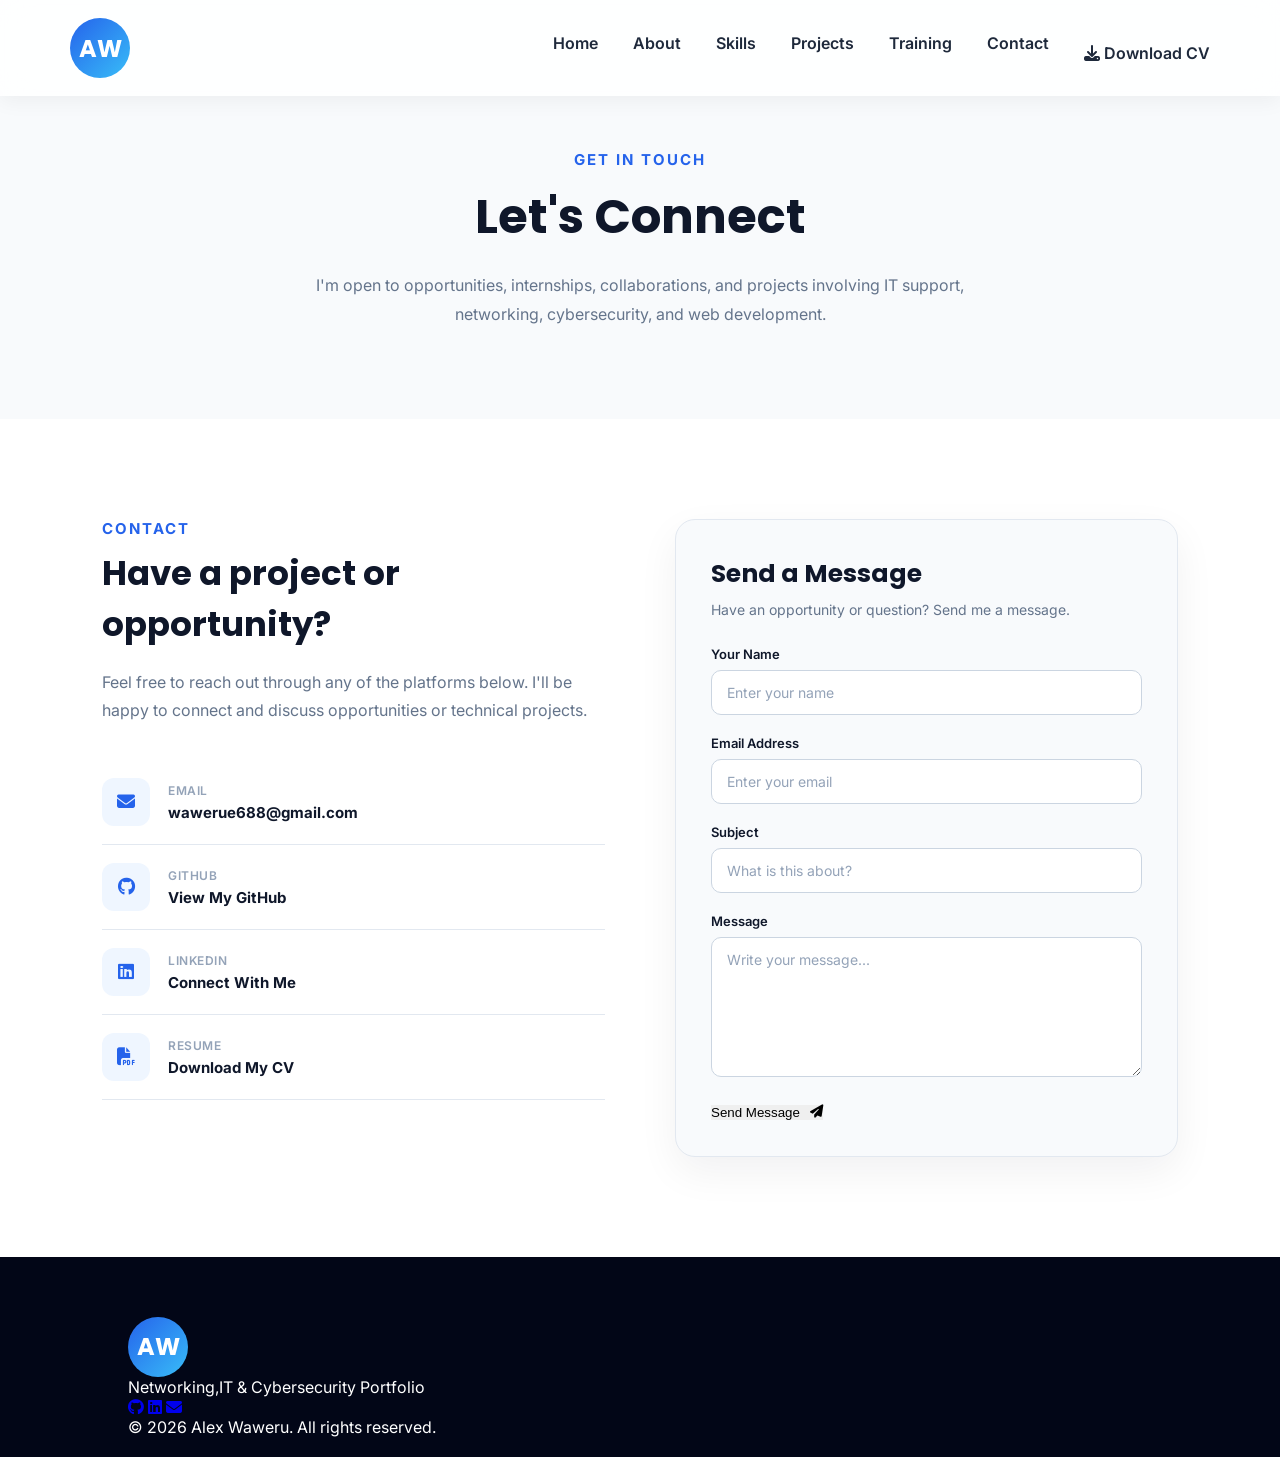
==== Alex-Portfolio/contact.html @ d0ffcace "Add files via upload" ====
<!DOCTYPE html>
<html lang="en">

<head>

    <meta charset="UTF-8">

    <meta name="viewport"
          content="width=device-width, initial-scale=1.0">

    <title>Contact | Alex Waweru</title>

    <link rel="stylesheet"
          href="css/style.css">

    <link rel="stylesheet"
          href="css/responsive.css">

    <link rel="stylesheet"
          href="https://cdnjs.cloudflare.com/ajax/libs/font-awesome/6.5.0/css/all.min.css">

</head>


<body>


<!-- ================= NAVIGATION ================= -->

<header class="header">

    <nav class="navbar">

        <a href="index.html" class="logo">
            AW
        </a>


        <div class="nav-links" id="navLinks">

            <a href="index.html">Home</a>

            <a href="index.html#about">About</a>

            <a href="index.html#skills">Skills</a>

            <a href="projects.html">Projects</a>

            <a href="index.html#certifications">Training</a>

            <a href="contact.html">Contact</a>

            <a href="assets/Alex-Waweru-CV.pdf"
               class="nav-cv"
               download>

                <i class="fas fa-download"></i>
                Download CV

            </a>

        </div>


        <button class="menu-toggle"
                id="menuToggle"
                aria-label="Open navigation">

            <i class="fas fa-bars"></i>

        </button>

    </nav>

</header>


<!-- ================= CONTACT HERO ================= -->

<section class="contact-hero">

    <div>

        <p class="section-subtitle">
            Get In Touch
        </p>

        <h1>
            Let's Connect
        </h1>

        <p>
            I'm open to opportunities, internships, collaborations,
            and projects involving IT support, networking,
            cybersecurity, and web development.
        </p>

    </div>

</section>


<!-- ================= CONTACT SECTION ================= -->

<section class="contact-section">


    <div class="contact-grid">


        <!-- CONTACT INFORMATION -->

        <div class="contact-info">

            <p class="section-subtitle">
                Contact
            </p>

            <h2>
                Have a project or opportunity?
            </h2>

            <p>
                Feel free to reach out through any of the platforms
                below. I'll be happy to connect and discuss
                opportunities or technical projects.
            </p>


            <!-- EMAIL -->

            <a href="mailto:YOUR_EMAIL@example.com"
               class="contact-item">

                <div class="contact-icon">

                    <i class="fas fa-envelope"></i>

                </div>

                <div>

                    <span>
                        Email
                    </span>

                    <strong>
                        wawerue688@gmail.com
                    </strong>

                </div>

            </a>


            <!-- GITHUB -->

            <a href="https://github.com/weru198"
               target="_blank"
               class="contact-item">

                <div class="contact-icon">

                    <i class="fab fa-github"></i>

                </div>

                <div>

                    <span>
                        GitHub
                    </span>

                    <strong>
                        View My GitHub
                    </strong>

                </div>

            </a>


            <!-- LINKEDIN -->

            <a href="https://www.linkedin.com/in/alexweru/"
               target="_blank"
               class="contact-item">

                <div class="contact-icon">

                    <i class="fab fa-linkedin"></i>

                </div>

                <div>

                    <span>
                        LinkedIn
                    </span>

                    <strong>
                        Connect With Me
                    </strong>

                </div>

            </a>


            <!-- CV -->

            <a href="assets/Alex-Waweru-CV.pdf"
               class="contact-item"
               download>

                <div class="contact-icon">

                    <i class="fas fa-file-pdf"></i>

                </div>

                <div>

                    <span>
                        Resume
                    </span>

                    <strong>
                        Download My CV
                    </strong>

                </div>

            </a>

        </div>


        <!-- CONTACT FORM -->

        <div class="contact-form-container">

            <h3>
                Send a Message
            </h3>

            <p>
                Have an opportunity or question? Send me a message.
            </p>


            <form
                action="#"
                method="POST"
                class="contact-form">


                <div class="form-group">

                    <label for="name">
                        Your Name
                    </label>

                    <input
                        type="text"
                        id="name"
                        name="name"
                        placeholder="Enter your name"
                        required>

                </div>


                <div class="form-group">

                    <label for="email">
                        Email Address
                    </label>

                    <input
                        type="email"
                        id="email"
                        name="email"
                        placeholder="Enter your email"
                        required>

                </div>


                <div class="form-group">

                    <label for="subject">
                        Subject
                    </label>

                    <input
                        type="text"
                        id="subject"
                        name="subject"
                        placeholder="What is this about?"
                        required>

                </div>


                <div class="form-group">

                    <label for="message">
                        Message
                    </label>

                    <textarea
                        id="message"
                        name="message"
                        rows="6"
                        placeholder="Write your message..."
                        required></textarea>

                </div>


                <button
                    type="submit"
                    class="btn-primary">

                    Send Message

                    <i class="fas fa-paper-plane"></i>

                </button>

            </form>

        </div>

    </div>

</section>


<!-- ================= FOOTER ================= -->

<footer class="footer">

    <div>

        <a href="index.html"
           class="logo">

            AW

        </a>

        <p>
            Networking,IT & Cybersecurity Portfolio
        </p>

    </div>


    <div class="footer-socials">

        <a href="https://github.com/weru198"
           target="_blank">

            <i class="fab fa-github"></i>

        </a>

        <a href="https://www.linkedin.com/in/alexweru/"
           target="_blank">

            <i class="fab fa-linkedin"></i>

        </a>

        <a href="mailto:wawerue688@gmail.com">

            <i class="fas fa-envelope"></i>

        </a>

    </div>


    <p class="copyright">
        © 2026 Alex Waweru. All rights reserved.
    </p>

</footer>


<script src="js/script.js"></script>

</body>

</html>
---- Alex-Portfolio/css/style.css ----
/*=========================================
    GOOGLE FONTS
=========================================*/

@import url('https://fonts.googleapis.com/css2?family=Inter:wght@300;400;500;600;700&family=Poppins:wght@500;600;700;800&display=swap');

/*=========================================
    RESET
=========================================*/

*{
    margin:0;
    padding:0;
    box-sizing:border-box;
    text-decoration:none;
    list-style:none;
    scroll-behavior:smooth;
}

html{
    font-size:16px;
}

body{

    font-family:'Inter',sans-serif;

    background:#F8FAFC;

    color:#1E293B;

    overflow-x:hidden;

}

/*=========================================
    COLORS
=========================================*/

:root{

    --primary:#2563EB;

    --secondary:#0F172A;

    --accent:#38BDF8;

    --light:#F8FAFC;

    --white:#FFFFFF;

    --text:#334155;

    --shadow:0 10px 30px rgba(0,0,0,.08);

}

/*=========================================
    NAVBAR
=========================================*/

.header{

    position:fixed;

    width:100%;

    top:0;

    left:0;

    z-index:999;

    background:rgba(255,255,255,.85);

    backdrop-filter:blur(15px);

    box-shadow:0 5px 20px rgba(0,0,0,.05);

}

.navbar{

    max-width:1200px;

    margin:auto;

    padding:18px 30px;

    display:flex;

    justify-content:space-between;

    align-items:center;

}

/*=========================================
    LOGO
=========================================*/

.logo{

    width:60px;

    height:60px;

    border-radius:50%;

    display:flex;

    justify-content:center;

    align-items:center;

    background:linear-gradient(135deg,#2563EB,#38BDF8);

    color:white;

    font-size:24px;

    font-weight:700;

    font-family:'Poppins',sans-serif;

    transition:.4s;

}

.logo:hover{

    transform:rotate(10deg) scale(1.08);

}

/*=========================================
    NAV LINKS
=========================================*/

.nav-links{

    display:flex;

    gap:35px;

}

.nav-links a{

    color:#1E293B;

    font-weight:600;

    transition:.3s;

}

.nav-links a:hover{

    color:var(--primary);

}

/*=========================================
    BUTTONS
=========================================*/

.btn{

    display:inline-block;

    background:#2563EB;

    color:white;

    padding:15px 35px;

    border-radius:50px;

    font-weight:600;

    transition:.35s;

    box-shadow:0 15px 35px rgba(37,99,235,.25);

}

.btn:hover{

    transform:translateY(-5px);

    box-shadow:0 20px 40px rgba(37,99,235,.35);

}

.btn-outline{

    display:inline-block;

    padding:15px 35px;

    border:2px solid #2563EB;

    border-radius:50px;

    color:#2563EB;

    transition:.35s;

}

.btn-outline:hover{

    background:#2563EB;

    color:white;

}

/*=========================================
    HERO SECTION
=========================================*/

.hero{

    min-height:100vh;

    display:flex;

    justify-content:space-between;

    align-items:center;

    padding:120px 10%;

    background:linear-gradient(135deg,#EFF6FF,#DBEAFE);

}

.hero-content{

    max-width:600px;

}

.intro{

    color:var(--primary);

    font-size:22px;

    margin-bottom:15px;

}

.hero h1{

    font-family:'Poppins',sans-serif;

    font-size:64px;

    color:var(--secondary);

}

.hero h2{

    margin:20px 0;

    font-size:24px;

    color:#475569;

    line-height:1.5;

}

.hero h2 span{

    color:var(--primary);

}

.description{

    font-size:18px;

    line-height:1.8;

    color:#475569;

    margin-bottom:40px;

}

.hero-buttons{

    display:flex;

    gap:20px;

}

/*=========================================
    PROFILE IMAGE
=========================================*/

.profile-card{

    width:400px;

    height:400px;

    border-radius:50%;

    overflow:hidden;

    border:8px solid white;

    box-shadow:0 25px 50px rgba(37,99,235,.25);

}

.profile-card img{

    width:100%;

    height:100%;

    object-fit:cover;

}

/*=========================================
    SECTIONS
=========================================*/

section{

    padding:100px 10%;

}

.section-title{

    text-align:center;

    margin-bottom:60px;

}

.section-title h2{

    font-size:42px;

    color:var(--secondary);

    font-family:'Poppins',sans-serif;

}
/*==============================
    HERO IMAGE ANIMATION
==============================*/

.profile-card{

    animation:floatImage 4s ease-in-out infinite;

}

@keyframes floatImage{

    0%{

        transform:translateY(0);

    }

    50%{

        transform:translateY(-20px);

    }

    100%{

        transform:translateY(0);

    }

}

/*==============================
    HERO BACKGROUND
==============================*/

.hero{

    position:relative;

    overflow:hidden;

}

.hero::before{

    content:"";

    position:absolute;

    width:500px;

    height:500px;

    background:#38BDF8;

    border-radius:50%;

    top:-250px;

    right:-150px;

    opacity:.15;

}

.hero::after{

    content:"";

    position:absolute;

    width:350px;

    height:350px;

    background:#2563EB;

    border-radius:50%;

    bottom:-150px;

    left:-120px;

    opacity:.10;

}
/*==============================
    SOCIAL ICONS
==============================*/

.social-icons{

    margin-top:40px;

    display:flex;

    gap:20px;

}

.social-icons a{

    width:50px;

    height:50px;

    display:flex;

    justify-content:center;

    align-items:center;

    background:white;

    color:#2563EB;

    border-radius:50%;

    font-size:20px;

    box-shadow:0 10px 25px rgba(0,0,0,.08);

    transition:.35s;

}

.social-icons a:hover{

    background:#2563EB;

    color:white;

    transform:translateY(-6px);

}
/*=========================================
    ABOUT SECTION
=========================================*/

.about {
    background: #FFFFFF;
}

.section-subtitle {
    color: var(--primary);
    font-size: 15px;
    font-weight: 700;
    text-transform: uppercase;
    letter-spacing: 2px;
    margin-bottom: 8px;
}

.about-container {
    max-width: 1150px;
    margin: auto;
    display: grid;
    grid-template-columns: 0.8fr 1.2fr;
    gap: 80px;
    align-items: center;
}

/*=========================================
    ABOUT IMAGE
=========================================*/

.about-image {
    display: flex;
    justify-content: center;
}

.about-image-card {
    width: 360px;
    height: 430px;
    padding: 10px;
    border-radius: 25px;
    background: linear-gradient(
        135deg,
        var(--primary),
        var(--accent)
    );
    box-shadow: 0 25px 50px rgba(37, 99, 235, 0.20);
    transform:rotate(-3deg);
    transition: .4s;
}

.about-image-card:hover {
    transform: rotate(0deg) translateY(-8px);
}

.about-image-card img {
    width: 100%;
    height: 100%;
    object-fit: cover;
    border-radius: 18px;
}

/*=========================================
    ABOUT CONTENT
=========================================*/

.about-content h3 {
    font-family: 'Poppins', sans-serif;
    font-size: 30px;
    color: var(--secondary);
    margin-bottom: 20px;
}

.about-content > p {
    color: #64748B;
    line-height: 1.8;
    margin-bottom: 18px;
}

/*=========================================
    ABOUT INFORMATION
=========================================*/

.about-info {
    display: grid;
    grid-template-columns: 1fr 1fr;
    gap: 20px;
    margin: 30px 0;
}

.info-item {
    display: flex;
    align-items: center;
    gap: 15px;
    padding: 18px;
    background: #F8FAFC;
    border-radius: 15px;
    border: 1px solid #E2E8F0;
    transition: .3s;
}

.info-item:hover {
    transform: translateY(-5px);
    border-color: var(--primary);
    box-shadow: 0 10px 25px rgba(0,0,0,.06);
}

.info-item i {
    width: 45px;
    height: 45px;
    display: flex;
    justify-content: center;
    align-items: center;
    background: #DBEAFE;
    color: var(--primary);
    border-radius: 12px;
    font-size: 18px;
}

.info-item h4 {
    color: var(--secondary);
    margin-bottom: 4px;
}

.info-item p {
    color: #64748B;
    font-size: 13px;
}

/*=========================================
    ABOUT BUTTON
=========================================*/

.about-content .btn {
    display: inline-flex;
    align-items: center;
    gap: 10px;
}
.about-content,
.about-image {
    animation: aboutReveal 1s ease forwards;
}

@keyframes aboutReveal {

    from {
        opacity: 0;
        transform: translateY(30px);
    }

    to {
        opacity: 1;
        transform: translateY(0);
    }

}
/*=========================================
    SKILLS SECTION
=========================================*/

.skills {
    background: #F8FAFC;
}

.section-description {
    max-width: 650px;
    margin: 15px auto 0;
    color: #64748B;
    line-height: 1.7;
}


/*=========================================
    SKILLS CONTAINER
=========================================*/

.skills-container {

    max-width: 1150px;

    margin: auto;

    display: grid;

    grid-template-columns: repeat(2, 1fr);

    gap: 30px;

}


/*=========================================
    SKILL CARD
=========================================*/

.skill-card {

    background: #FFFFFF;

    padding: 35px;

    border-radius: 20px;

    border: 1px solid #E2E8F0;

    box-shadow: 0 10px 30px rgba(0,0,0,.04);

    transition: .4s;

}


.skill-card:hover {

    transform: translateY(-8px);

    border-color: #BFDBFE;

    box-shadow: 0 20px 40px rgba(37,99,235,.12);

}


/*=========================================
    SKILL ICON
=========================================*/

.skill-icon {

    width: 60px;

    height: 60px;

    display: flex;

    justify-content: center;

    align-items: center;

    background: #DBEAFE;

    color: var(--primary);

    border-radius: 15px;

    font-size: 25px;

    margin-bottom: 20px;

    transition: .4s;

}


.skill-card:hover .skill-icon {

    background: var(--primary);

    color: #FFFFFF;

    transform: rotate(5deg) scale(1.05);

}


/*=========================================
    SKILL CARD TEXT
=========================================*/

.skill-card h3 {

    font-family: 'Poppins', sans-serif;

    font-size: 24px;

    color: var(--secondary);

    margin-bottom: 12px;

}


.skill-card > p {

    color: #64748B;

    line-height: 1.7;

    margin-bottom: 25px;

}


/*=========================================
    SKILL TAGS
=========================================*/

.skill-tags {

    display: flex;

    flex-wrap: wrap;

    gap: 10px;

}


.skill-tags span {

    padding: 7px 13px;

    background: #F1F5F9;

    color: #475569;

    border-radius: 30px;

    font-size: 13px;

    font-weight: 500;

    transition: .3s;

}


.skill-tags span:hover {

    background: #DBEAFE;

    color: var(--primary);

}
/*=========================================
    PROJECTS SECTION
=========================================*/

.projects {
    background: #FFFFFF;
}

.projects-container {

    max-width: 1150px;

    margin: auto;

    display: grid;

    grid-template-columns: repeat(2, 1fr);

    gap: 30px;

}


/*=========================================
    PROJECT CARD
=========================================*/

.project-card {

    background: #FFFFFF;

    border: 1px solid #E2E8F0;

    border-radius: 20px;

    overflow: hidden;

    box-shadow: 0 10px 30px rgba(0,0,0,.05);

    transition: .4s;

}

.project-card:hover {

    transform: translateY(-10px);

    box-shadow: 0 25px 50px rgba(37,99,235,.12);

}


/*=========================================
    PROJECT IMAGE
=========================================*/

.project-image {

    height: 250px;

    position: relative;

    overflow: hidden;

    background: #E2E8F0;

}

.project-image img {

    width: 100%;

    height: 100%;

    object-fit: cover;

    transition: .5s;

}

.project-card:hover .project-image img {

    transform: scale(1.06);

}


/*=========================================
    PROJECT NUMBER
=========================================*/

.project-number {

    position: absolute;

    top: 20px;

    left: 20px;

    width: 50px;

    height: 50px;

    display: flex;

    justify-content: center;

    align-items: center;

    background: rgba(15,23,42,.85);

    color: #FFFFFF;

    border-radius: 12px;

    font-family: 'Poppins', sans-serif;

    font-weight: 700;

}


/*=========================================
    FEATURED BADGE
=========================================*/

.featured-badge {

    position: absolute;

    top: 20px;

    right: 20px;

    padding: 8px 15px;

    background: var(--primary);

    color: #FFFFFF;

    border-radius: 30px;

    font-size: 12px;

    font-weight: 600;

}


/*=========================================
    PROJECT CONTENT
=========================================*/

.project-content {

    padding: 30px;

}

.project-category {

    color: var(--primary);

    font-size: 13px;

    font-weight: 700;

    text-transform: uppercase;

    letter-spacing: 1px;

}

.project-content h3 {

    margin: 10px 0 12px;

    font-family: 'Poppins', sans-serif;

    font-size: 25px;

    color: var(--secondary);

}

.project-content > p {

    color: #64748B;

    line-height: 1.7;

    margin-bottom: 22px;

}


/*=========================================
    PROJECT TECHNOLOGIES
=========================================*/

.project-tech {

    display: flex;

    flex-wrap: wrap;

    gap: 8px;

    margin-bottom: 25px;

}

.project-tech span {

    padding: 6px 11px;

    background: #EFF6FF;

    color: var(--primary);

    border-radius: 20px;

    font-size: 12px;

    font-weight: 600;

}


/*=========================================
    PROJECT LINK
=========================================*/

.project-link {

    display: inline-flex;

    align-items: center;

    gap: 10px;

    color: var(--primary);

    font-weight: 700;

    transition: .3s;

}

.project-link i {

    transition: .3s;

}

.project-link:hover i {

    transform: translateX(6px);

}


/*=========================================
    PROJECTS BUTTON
=========================================*/

.projects-button {

    text-align: center;

    margin-top: 50px;

}
/*=========================================
    CERTIFICATIONS
=========================================*/

.certifications {
    background: #F8FAFC;
}

.certifications-container {

    max-width: 1000px;

    margin: auto;

    display: grid;

    grid-template-columns: repeat(3, 1fr);

    gap: 25px;

}

.certification-card {

    background: #FFFFFF;

    padding: 30px;

    border: 1px solid #E2E8F0;

    border-radius: 18px;

    display: flex;

    flex-direction: column;

    gap: 20px;

    transition: .4s;

}

.certification-card:hover {

    transform: translateY(-7px);

    border-color: #BFDBFE;

    box-shadow: 0 20px 40px rgba(37,99,235,.10);

}

.certification-icon {

    width: 55px;

    height: 55px;

    display: flex;

    align-items: center;

    justify-content: center;

    background: #DBEAFE;

    color: var(--primary);

    border-radius: 14px;

    font-size: 22px;

}

.certification-status {

    color: var(--primary);

    font-size: 12px;

    font-weight: 700;

    text-transform: uppercase;

    letter-spacing: 1px;

}

.certification-card h3 {

    font-family: 'Poppins', sans-serif;

    color: var(--secondary);

    margin: 8px 0;

}

.certification-card p {

    color: #64748B;

    line-height: 1.7;

    font-size: 14px;

}
/*=========================================
    CONTACT CTA
=========================================*/

.contact-cta {

    background:
        linear-gradient(
            135deg,
            #0F172A,
            #1E3A8A
        );

    text-align: center;

    padding: 100px 10%;

}

.contact-cta-content {

    max-width: 700px;

    margin: auto;

}

.contact-cta .section-subtitle {

    color: #38BDF8;

}

.contact-cta h2 {

    font-family: 'Poppins', sans-serif;

    font-size: 42px;

    color: #FFFFFF;

    margin-bottom: 20px;

}

.contact-cta p:not(.section-subtitle) {

    color: #CBD5E1;

    line-height: 1.8;

    margin-bottom: 35px;

}
/*=========================================
    FOOTER
=========================================*/

.footer {

    background: #020617;

    color: #FFFFFF;

    padding: 60px 10% 20px;

}

.footer-container {

    max-width: 1150px;

    margin: auto;

    display: flex;

    justify-content: space-between;

    align-items: center;

    gap: 30px;

}

.footer-brand {

    display: flex;

    align-items: center;

    gap: 15px;

}

.footer-brand .logo {

    width: 50px;

    height: 50px;

    font-size: 18px;

}

.footer-brand p {

    color: #94A3B8;

}

.footer-links {

    display: flex;

    gap: 25px;

    flex-wrap: wrap;

}

.footer-links a {

    color: #CBD5E1;

    transition: .3s;

}

.footer-links a:hover {

    color: #38BDF8;

}

.footer-social {

    display: flex;

    gap: 12px;

}

.footer-social a {

    width: 42px;

    height: 42px;

    display: flex;

    justify-content: center;

    align-items: center;

    border: 1px solid #334155;

    border-radius: 50%;

    color: #CBD5E1;

    transition: .3s;

}

.footer-social a:hover {

    background: var(--primary);

    border-color: var(--primary);

    color: #FFFFFF;

}

.footer-bottom {

    max-width: 1150px;

    margin: 50px auto 0;

    padding-top: 20px;

    border-top: 1px solid #1E293B;

    text-align: center;

}

.footer-bottom p {

    color: #64748B;

    font-size: 13px;

}
nav-cv {
    background: var(--primary);
    color: #FFFFFF !important;
    padding: 10px 18px !important;
    border-radius: 30px;
    font-weight: 600;
    transition: .3s;
}

.nav-cv:hover {
    background: #1D4ED8;
    transform: translateY(-2px);
}
/*=========================================
    MOBILE MENU BUTTON
=========================================*/

.menu-toggle {
    display: none;

    width: 45px;
    height: 45px;

    border: none;
    border-radius: 10px;

    background: #EFF6FF;
    color: var(--primary);

    font-size: 20px;

    cursor: pointer;

    transition: .3s;
}

.menu-toggle:hover {
    background: var(--primary);
    color: #FFFFFF;
}
/*=========================================
    PROJECTS PAGE
=========================================*/

.projects-hero {

    min-height: 420px;

    padding: 150px 10% 80px;

    display: flex;

    align-items: center;

    background:
        linear-gradient(
            135deg,
            #0F172A,
            #1E3A8A
        );

    color: #FFFFFF;

}

.projects-hero > div {

    max-width: 750px;

}

.projects-hero .section-subtitle {

    color: #38BDF8;

}

.projects-hero h1 {

    font-family: 'Poppins', sans-serif;

    font-size: 55px;

    margin: 10px 0 20px;

}

.projects-hero p:not(.section-subtitle) {

    color: #CBD5E1;

    font-size: 18px;

    line-height: 1.8;

}
/*=========================================
    CASE STUDY
=========================================*/

.project-case-study {

    max-width: 1100px;

    margin: auto;

    padding: 100px 30px;

}

.case-study-header {

    max-width: 800px;

    margin-bottom: 50px;

}

.case-study-header h2 {

    font-family: 'Poppins', sans-serif;

    font-size: 42px;

    color: var(--secondary);

    margin: 10px 0 15px;

}

.case-study-header > p {

    color: #64748B;

    line-height: 1.8;

    font-size: 17px;

}
/*=========================================
    CASE STUDY IMAGE
=========================================*/

.case-study-image {

    width: 100%;

    height: 500px;

    margin-bottom: 70px;

    border-radius: 20px;

    overflow: hidden;

    background: #E2E8F0;

    box-shadow:
        0 25px 60px rgba(15,23,42,.12);

}

.case-study-image img {

    width: 100%;

    height: 100%;

    object-fit: cover;

}
/*=========================================
    CASE STUDY GRID
=========================================*/

.case-study-grid {

    display: grid;

    grid-template-columns: 1fr 1fr;

    gap: 50px;

    padding: 40px 0;

    border-top: 1px solid #E2E8F0;

    border-bottom: 1px solid #E2E8F0;

}

.case-study-grid h3,
.case-study-section h3 {

    font-family: 'Poppins', sans-serif;

    color: var(--secondary);

    font-size: 25px;

    margin-bottom: 15px;

}

.case-study-grid p,
.case-study-section p {

    color: #64748B;

    line-height: 1.8;

}
/*=========================================
    CASE STUDY TAGS
=========================================*/

.case-tags {

    display: flex;

    flex-wrap: wrap;

    gap: 10px;

}

.case-tags span {

    padding: 8px 14px;

    background: #EFF6FF;

    color: var(--primary);

    border-radius: 30px;

    font-size: 13px;

    font-weight: 600;

}/*=========================================
    CASE STUDY SECTIONS
=========================================*/

.case-study-section {

    padding: 60px 0;

    border-bottom: 1px solid #E2E8F0;

}

.case-study-section p {

    max-width: 850px;

    margin-bottom: 20px;

}
/*=========================================
    VLAN TABLE
=========================================*/

.vlan-table {

    margin-top: 30px;

    border: 1px solid #E2E8F0;

    border-radius: 15px;

    overflow: hidden;

}

.vlan-row {

    display: grid;

    grid-template-columns: .5fr 1fr 1fr;

    padding: 18px 20px;

    border-bottom: 1px solid #E2E8F0;

    color: #475569;

}

.vlan-row:last-child {

    border-bottom: none;

}

.vlan-heading {

    background: #0F172A;

    color: #FFFFFF;

    font-weight: 700;

}
/*=========================================
    CODE BOX
=========================================*/

.code-box {

    margin-top: 30px;

    background: #020617;

    border-radius: 15px;

    padding: 25px;

    overflow-x: auto;

}

.code-box pre {

    margin: 0;

    color: #CBD5E1;

    font-family: 'Courier New', monospace;

    line-height: 1.7;

    font-size: 14px;

}
/*=========================================
    CASE STUDY LIST
=========================================*/

.case-list {

    list-style: none;

    padding: 0;

    margin-top: 30px;

    display: grid;

    grid-template-columns: 1fr 1fr;

    gap: 15px;

}

.case-list li {

    display: flex;

    align-items: center;

    gap: 12px;

    padding: 15px;

    background: #F8FAFC;

    border-radius: 12px;

    color: #475569;

}

.case-list i {

    color: #16A34A;

}
/*=========================================
    TEST RESULTS
=========================================*/

.test-results {

    display: grid;

    grid-template-columns: repeat(5, 1fr);

    gap: 15px;

    margin-top: 30px;

}

.test-results div {

    display: flex;

    flex-direction: column;

    gap: 8px;

    padding: 20px;

    background: #F8FAFC;

    border: 1px solid #E2E8F0;

    border-radius: 14px;

}

.test-results strong {

    color: #16A34A;

    font-size: 13px;

}

.test-results span {

    color: #475569;

    font-size: 13px;

}
/*=========================================
    PROJECT RESULT
=========================================*/

.case-study-result {

    margin-top: 60px;

    padding: 45px;

    text-align: center;

    background: #EFF6FF;

    border-radius: 20px;

}

.case-study-result i {

    font-size: 45px;

    color: #16A34A;

    margin-bottom: 20px;

}

.case-study-result h3 {

    font-family: 'Poppins', sans-serif;

    color: var(--secondary);

    font-size: 28px;

    margin-bottom: 15px;

}

.case-study-result p {

    max-width: 750px;

    margin: auto;

    color: #64748B;

    line-height: 1.8;

}
/*=========================================
    PROJECT GALLERY
=========================================*/

.case-gallery {
    margin-top: 35px;
}

.gallery-item {
    background: #F8FAFC;
    border: 1px solid #E2E8F0;
    border-radius: 18px;
    overflow: hidden;
}

.gallery-item img {
    display: block;
    width: 100%;
    max-height: 600px;
    object-fit: contain;
    background: #FFFFFF;
}

.gallery-item span {
    display: block;
    padding: 15px 20px;
    color: #475569;
    font-size: 14px;
    font-weight: 600;
}
/*=========================================
    PROJECT CARDS
=========================================*/

.projects {
    padding: 100px 8%;
    background: #F8FAFC;
}

.section-heading {
    max-width: 700px;
    margin: 0 auto 55px;
    text-align: center;
}

.section-heading h2 {
    font-family: 'Poppins', sans-serif;
    font-size: 40px;
    color: var(--secondary);
    margin: 10px 0 15px;
}

.section-heading > p:last-child {
    color: #64748B;
    line-height: 1.8;
}

.projects-grid {
    max-width: 1200px;
    margin: auto;

    display: grid;
    grid-template-columns: repeat(3, 1fr);
    gap: 25px;
}

.project-card {
    background: #FFFFFF;
    border: 1px solid #E2E8F0;
    border-radius: 18px;
    overflow: hidden;

    box-shadow: 0 10px 30px rgba(15,23,42,.06);

    transition: .3s;
}

.project-card:hover {
    transform: translateY(-8px);
    box-shadow: 0 20px 45px rgba(15,23,42,.12);
}

.project-image {
    position: relative;
    height: 220px;
    overflow: hidden;
    background: #E2E8F0;
}

.project-image img {
    width: 100%;
    height: 100%;
    object-fit: cover;

    transition: .4s;
}

.project-card:hover .project-image img {
    transform: scale(1.05);
}

.project-number {
    position: absolute;
    top: 15px;
    right: 15px;

    padding: 7px 12px;

    background: #FFFFFF;
    color: var(--primary);

    border-radius: 20px;

    font-size: 12px;
    font-weight: 700;
}

.project-content {
    padding: 25px;
}

.project-category {
    color: var(--primary);
    font-size: 13px;
    font-weight: 700;
    text-transform: uppercase;
    letter-spacing: .5px;
}

.project-content h3 {
    margin: 10px 0 12px;

    color: var(--secondary);

    font-family: 'Poppins', sans-serif;
    font-size: 23px;
}

.project-content p {
    color: #64748B;
    line-height: 1.7;
    font-size: 14px;
}

.project-tags {
    display: flex;
    flex-wrap: wrap;
    gap: 7px;

    margin: 20px 0;
}

.project-tags span {
    padding: 6px 10px;

    background: #EFF6FF;
    color: var(--primary);

    border-radius: 20px;

    font-size: 11px;
    font-weight: 600;
}

.project-link {
    display: inline-flex;
    align-items: center;
    gap: 8px;

    color: var(--primary);

    font-weight: 700;
    font-size: 14px;

    transition: .3s;
}

.project-link:hover {
    gap: 13px;
}

.projects-more {
    text-align: center;
    margin-top: 50px;
}
/*=========================================
    CONTACT PAGE
=========================================*/

.contact-hero {
    padding: 150px 8% 90px;
    background: #F8FAFC;
    text-align: center;
}

.contact-hero > div {
    max-width: 750px;
    margin: auto;
}

.contact-hero h1 {
    margin: 12px 0 18px;

    font-family: 'Poppins', sans-serif;
    font-size: 48px;
    color: var(--secondary);
}

.contact-hero p:last-child {
    max-width: 650px;
    margin: auto;

    color: #64748B;
    line-height: 1.8;
}


/*=========================================
    CONTACT SECTION
=========================================*/

.contact-section {
    padding: 100px 8%;
    background: #FFFFFF;
}

.contact-grid {
    max-width: 1150px;
    margin: auto;

    display: grid;
    grid-template-columns: 1fr 1fr;
    gap: 70px;
    align-items: start;
}


/*=========================================
    CONTACT INFORMATION
=========================================*/

.contact-info h2 {
    margin: 10px 0 18px;

    font-family: 'Poppins', sans-serif;
    font-size: 34px;
    color: var(--secondary);
}

.contact-info > p:not(.section-subtitle) {
    color: #64748B;
    line-height: 1.8;
    margin-bottom: 35px;
}


.contact-item {
    display: flex;
    align-items: center;
    gap: 18px;

    padding: 18px 0;

    color: inherit;

    border-bottom: 1px solid #E2E8F0;

    transition: .3s;
}

.contact-item:hover {
    transform: translateX(5px);
}

.contact-icon {
    width: 48px;
    height: 48px;

    display: flex;
    align-items: center;
    justify-content: center;

    flex-shrink: 0;

    background: #EFF6FF;
    color: var(--primary);

    border-radius: 12px;

    font-size: 18px;
}

.contact-item span {
    display: block;

    margin-bottom: 4px;

    color: #94A3B8;

    font-size: 12px;
    font-weight: 600;
    text-transform: uppercase;
    letter-spacing: .5px;
}

.contact-item strong {
    color: var(--secondary);
    font-size: 15px;
}


/*=========================================
    CONTACT FORM
=========================================*/

.contact-form-container {
    padding: 35px;

    background: #F8FAFC;

    border: 1px solid #E2E8F0;
    border-radius: 20px;

    box-shadow: 0 15px 40px rgba(15, 23, 42, .06);
}

.contact-form-container h3 {
    margin: 0 0 8px;

    color: var(--secondary);

    font-family: 'Poppins', sans-serif;
    font-size: 25px;
}

.contact-form-container > p {
    margin-bottom: 28px;

    color: #64748B;
    font-size: 14px;
}


.form-group {
    margin-bottom: 20px;
}

.form-group label {
    display: block;

    margin-bottom: 8px;

    color: var(--secondary);

    font-size: 13px;
    font-weight: 600;
}

.form-group input,
.form-group textarea {
    width: 100%;

    padding: 13px 15px;

    border: 1px solid #CBD5E1;
    border-radius: 10px;

    background: #FFFFFF;

    color: var(--secondary);

    font-family: inherit;
    font-size: 14px;

    outline: none;

    transition: .3s;

    box-sizing: border-box;
}

.form-group textarea {
    resize: vertical;
    min-height: 140px;
}

.form-group input:focus,
.form-group textarea:focus {
    border-color: var(--primary);

    box-shadow: 0 0 0 3px rgba(37, 99, 235, .08);
}

.form-group input::placeholder,
.form-group textarea::placeholder {
    color: #94A3B8;
}


/*=========================================
    CONTACT BUTTON
=========================================*/

.contact-form .btn-primary {
    border: none;
    cursor: pointer;

    display: inline-flex;
    align-items: center;
    gap: 10px;
}


/*=========================================
    CONTACT RESPONSIVE
=========================================*/

@media (max-width: 900px) {

    .contact-grid {
        grid-template-columns: 1fr;
        gap: 50px;
    }

}


@media (max-width: 768px) {

    .contact-hero {
        padding: 120px 25px 70px;
    }

    .contact-hero h1 {
        font-size: 38px;
    }

    .contact-section {
        padding: 70px 25px;
    }

    .contact-info h2 {
        font-size: 28px;
    }

    .contact-form-container {
        padding: 25px;
    }

}
.form-message {
    max-width: 1150px;
    margin: 0 auto 30px;
    padding: 16px 20px;

    border-radius: 10px;

    display: flex;
    align-items: center;
    gap: 10px;

    font-size: 14px;
    font-weight: 600;
}

.form-message.success {
    background: #ECFDF5;
    border: 1px solid #A7F3D0;
    color: #047857;
}

.form-message.error {
    background: #FEF2F2;
    border: 1px solid #FECACA;
    color: #B91C1C;
}
---- Alex-Portfolio/css/responsive.css ----
/*=========================================
    TABLETS
=========================================*/

@media (max-width: 992px) {

    .navbar {
        padding: 15px 25px;
    }

    .nav-links {
        gap: 20px;
    }

    .hero {
        padding: 120px 6% 80px;
        gap: 40px;
    }

    .hero h1 {
        font-size: 50px;
    }

    .profile-card {
        width: 320px;
        height: 320px;
    }

    section {
        padding: 80px 6%;
    }

    .about-container {
        grid-template-columns: 1fr;
        gap: 50px;
    }

    .about-image {
        order: 1;
    }

    .about-content {
        order: 2;
    }

    .about-image-card {
        width: 320px;
        height: 380px;
    }

    .skills-container {
        grid-template-columns: 1fr 1fr;
    }

    .projects-container {
        grid-template-columns: 1fr 1fr;
    }

    .certifications-container {
        grid-template-columns: 1fr 1fr;
    }

    .footer-container {
        flex-direction: column;
        text-align: center;
    }

    .footer-brand {
        flex-direction: column;
    }

}


/*=========================================
    MOBILE
=========================================*/

@media (max-width: 768px) {

    html {
        font-size: 15px;
    }


    /* NAVIGATION */

    .navbar {
        padding: 12px 20px;
    }

    .nav-links {
        display: none;
    }


    /* HERO */

    .hero {
        min-height: auto;

        padding: 140px 25px 80px;

        flex-direction: column;

        text-align: center;
    }

    .hero-content {
        max-width: 100%;
    }

    .intro {
        font-size: 18px;
    }

    .hero h1 {
        font-size: 42px;
    }

    .hero h2 {
        font-size: 20px;
    }

    .description {
        font-size: 16px;
    }

    .hero-buttons {
        justify-content: center;
        flex-wrap: wrap;
    }

    .profile-card {
        width: 280px;
        height: 280px;
    }

    .social-icons {
        justify-content: center;
    }


    /* SECTIONS */

    section {
        padding: 70px 25px;
    }

    .section-title {
        margin-bottom: 40px;
    }

    .section-title h2 {
        font-size: 34px;
    }


    /* ABOUT */

    .about-container {
        grid-template-columns: 1fr;
    }

    .about-image-card {
        width: 280px;
        height: 340px;
    }

    .about-content h3 {
        font-size: 25px;
    }

    .about-info {
        grid-template-columns: 1fr;
    }


    /* SKILLS */

    .skills-container {
        grid-template-columns: 1fr;
    }

    .skill-card {
        padding: 28px;
    }


    /* PROJECTS */

    .projects-container {
        grid-template-columns: 1fr;
    }

    .project-image {
        height: 220px;
    }


    /* CERTIFICATIONS */

    .certifications-container {
        grid-template-columns: 1fr;
    }


    /* CONTACT CTA */

    .contact-cta {
        padding: 75px 25px;
    }

    .contact-cta h2 {
        font-size: 32px;
    }


    /* FOOTER */

    .footer {
        padding: 50px 25px 20px;
    }

    .footer-links {
        justify-content: center;
    }

}


/*=========================================
    SMALL PHONES
=========================================*/

@media (max-width: 480px) {

    .hero h1 {
        font-size: 35px;
    }

    .hero h2 {
        font-size: 18px;
    }

    .hero-buttons {
        flex-direction: column;
        align-items: center;
    }

    .hero-buttons .btn,
    .hero-buttons .btn-outline {
        width: 100%;
        max-width: 260px;
        text-align: center;
    }

    .profile-card {
        width: 240px;
        height: 240px;
    }

    .section-title h2 {
        font-size: 30px;
    }

    .project-content {
        padding: 25px;
    }

    .project-content h3 {
        font-size: 22px;
    }

    .skill-card {
        padding: 25px;
    }

    .contact-cta h2 {
        font-size: 28px;
    }

    .menu-toggle {
    display: flex;

    justify-content: center;
    align-items: center;
}

.navbar {
    position: relative;
}

.nav-links {
    position: absolute;

    top: 75px;
    left: 20px;
    right: 20px;

    display: none;

    flex-direction: column;

    gap: 0;

    padding: 15px;

    background: #FFFFFF;

    border-radius: 15px;

    box-shadow: 0 20px 40px rgba(0,0,0,.12);

    border: 1px solid #E2E8F0;
}

.nav-links.active {
    display: flex;
}

.nav-links a {
    padding: 15px;

    border-radius: 10px;
}

.nav-links a:hover {
    background: #EFF6FF;
}
}
.nav-cv {
    display: block;
    text-align: center;
    margin-top: 10px;
}
/*=========================================
    PROJECT PAGE RESPONSIVE
=========================================*/

@media (max-width: 992px) {

    .projects-hero {

        padding: 140px 6% 70px;

    }

    .projects-hero h1 {

        font-size: 45px;

    }

    .project-case-study {

        padding: 80px 6%;

    }

    .case-study-image {

        height: 400px;

    }

    .test-results {

        grid-template-columns: repeat(3, 1fr);

    }

}


@media (max-width: 768px) {

    .projects-hero {

        min-height: 350px;

        padding: 130px 25px 70px;

    }

    .projects-hero h1 {

        font-size: 38px;

    }

    .projects-hero p:not(.section-subtitle) {

        font-size: 16px;

    }

    .project-case-study {

        padding: 60px 25px;

    }

    .case-study-header h2 {

        font-size: 32px;

    }

    .case-study-image {

        height: 280px;

        margin-bottom: 50px;

    }

    .case-study-grid {

        grid-template-columns: 1fr;

        gap: 35px;

    }

    .case-list {

        grid-template-columns: 1fr;

    }

    .test-results {

        grid-template-columns: 1fr 1fr;

    }

}


@media (max-width: 480px) {

    .projects-hero h1 {

        font-size: 32px;

    }

    .case-study-image {

        height: 220px;

    }

    .case-study-header h2 {

        font-size: 28px;

    }

    .vlan-row {

        grid-template-columns: .5fr 1fr 1fr;

        padding: 14px 10px;

        font-size: 13px;

    }

    .code-box {

        padding: 18px;

    }

    .code-box pre {

        font-size: 12px;

    }

    .test-results {

        grid-template-columns: 1fr;

    }

    .case-study-result {

        padding: 30px 20px;

    }

}
@media (max-width: 768px) {

    .gallery-item img {
        max-height: 400px;
    }

}
/*=========================================
    PROJECT CARDS RESPONSIVE
=========================================*/

@media (max-width: 992px) {

    .projects-grid {
        grid-template-columns: 1fr 1fr;
    }

}

@media (max-width: 768px) {

    .projects {
        padding: 80px 25px;
    }

    .section-heading h2 {
        font-size: 32px;
    }

    .projects-grid {
        grid-template-columns: 1fr;
    }

    .project-image {
        height: 240px;
    }

}
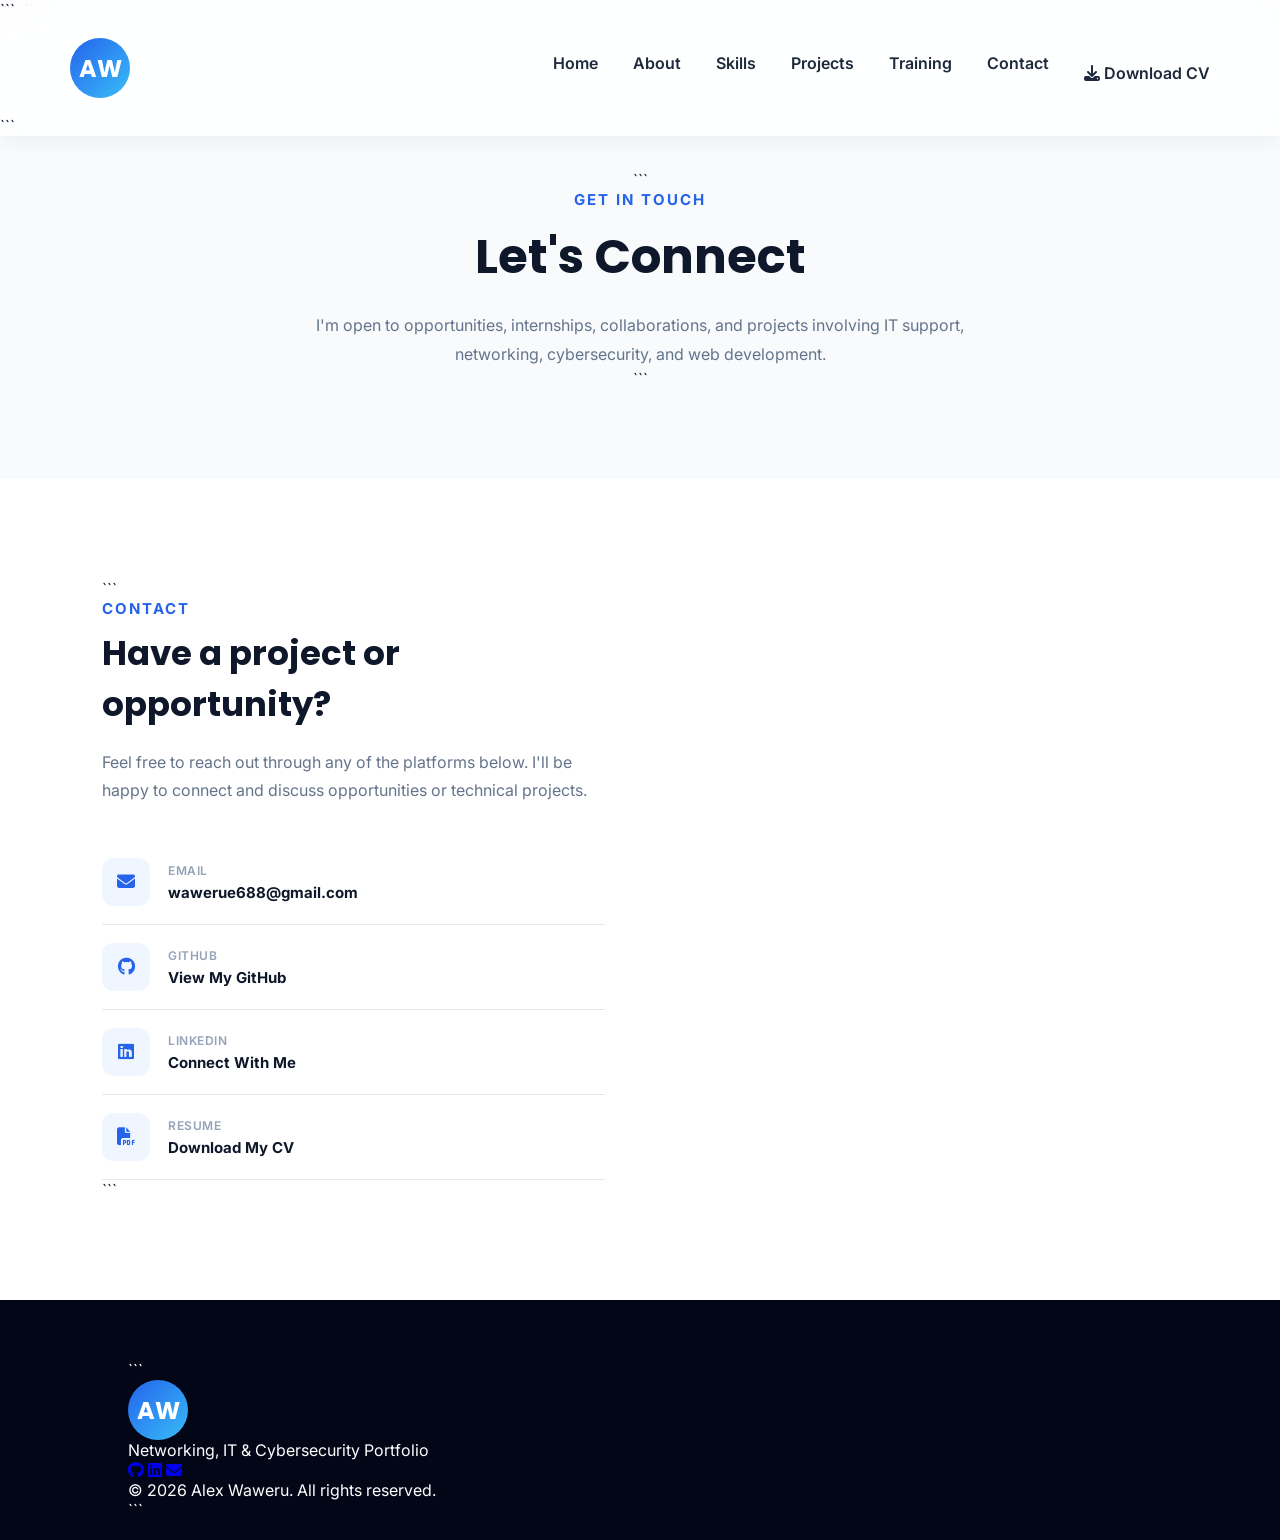
==== commit d58e7149: "Add files via upload" ====
--- a/Alex-Portfolio/contact.html
+++ b/Alex-Portfolio/contact.html
@@ -1,397 +1,307 @@
 <!DOCTYPE html>
+
 <html lang="en">
 
 <head>
 
-    <meta charset="UTF-8">
-
-    <meta name="viewport"
-          content="width=device-width, initial-scale=1.0">
-
-    <title>Contact | Alex Waweru</title>
-
-    <link rel="stylesheet"
-          href="css/style.css">
-
-    <link rel="stylesheet"
-          href="css/responsive.css">
-
-    <link rel="stylesheet"
-          href="https://cdnjs.cloudflare.com/ajax/libs/font-awesome/6.5.0/css/all.min.css">
+```
+<meta charset="UTF-8">
+
+<meta name="viewport"
+      content="width=device-width, initial-scale=1.0">
+
+<title>Contact | Alex Waweru</title>
+
+<link rel="stylesheet"
+      href="css/style.css">
+
+<link rel="stylesheet"
+      href="css/responsive.css">
+
+<link rel="stylesheet"
+      href="https://cdnjs.cloudflare.com/ajax/libs/font-awesome/6.5.0/css/all.min.css">
+```
 
 </head>
 
-
 <body>
 
-
 <!-- ================= NAVIGATION ================= -->
 
 <header class="header">
 
-    <nav class="navbar">
-
-        <a href="index.html" class="logo">
-            AW
-        </a>
-
-
-        <div class="nav-links" id="navLinks">
-
-            <a href="index.html">Home</a>
-
-            <a href="index.html#about">About</a>
-
-            <a href="index.html#skills">Skills</a>
-
-            <a href="projects.html">Projects</a>
-
-            <a href="index.html#certifications">Training</a>
-
-            <a href="contact.html">Contact</a>
-
-            <a href="assets/Alex-Waweru-CV.pdf"
-               class="nav-cv"
-               download>
-
-                <i class="fas fa-download"></i>
-                Download CV
-
-            </a>
-
-        </div>
-
-
-        <button class="menu-toggle"
-                id="menuToggle"
-                aria-label="Open navigation">
-
-            <i class="fas fa-bars"></i>
-
-        </button>
-
-    </nav>
+```
+<nav class="navbar">
+
+    <a href="index.html" class="logo">
+        AW
+    </a>
+
+
+    <div class="nav-links" id="navLinks">
+
+        <a href="index.html">Home</a>
+
+        <a href="index.html#about">About</a>
+
+        <a href="index.html#skills">Skills</a>
+
+        <a href="projects.html">Projects</a>
+
+        <a href="index.html#certifications">Training</a>
+
+        <a href="contact.html">Contact</a>
+
+        <a href="assets/Alex-Waweru-CV.pdf"
+           class="nav-cv"
+           download>
+
+            <i class="fas fa-download"></i>
+            Download CV
+
+        </a>
+
+    </div>
+
+
+    <button class="menu-toggle"
+            id="menuToggle"
+            aria-label="Open navigation">
+
+        <i class="fas fa-bars"></i>
+
+    </button>
+
+</nav>
+```
 
 </header>
 
-
 <!-- ================= CONTACT HERO ================= -->
 
 <section class="contact-hero">
 
-    <div>
+```
+<div>
+
+    <p class="section-subtitle">
+        Get In Touch
+    </p>
+
+    <h1>
+        Let's Connect
+    </h1>
+
+    <p>
+        I'm open to opportunities, internships, collaborations,
+        and projects involving IT support, networking,
+        cybersecurity, and web development.
+    </p>
+
+</div>
+```
+
+</section>
+
+<!-- ================= CONTACT SECTION ================= -->
+
+<section class="contact-section">
+
+```
+<div class="contact-grid">
+
+
+    <!-- CONTACT INFORMATION -->
+
+    <div class="contact-info">
 
         <p class="section-subtitle">
-            Get In Touch
+            Contact
         </p>
 
-        <h1>
-            Let's Connect
-        </h1>
+        <h2>
+            Have a project or opportunity?
+        </h2>
 
         <p>
-            I'm open to opportunities, internships, collaborations,
-            and projects involving IT support, networking,
-            cybersecurity, and web development.
+            Feel free to reach out through any of the platforms
+            below. I'll be happy to connect and discuss
+            opportunities or technical projects.
         </p>
 
+
+        <!-- EMAIL -->
+
+        <a href="mailto:wawerue688@gmail.com"
+           class="contact-item">
+
+            <div class="contact-icon">
+
+                <i class="fas fa-envelope"></i>
+
+            </div>
+
+            <div>
+
+                <span>
+                    Email
+                </span>
+
+                <strong>
+                    wawerue688@gmail.com
+                </strong>
+
+            </div>
+
+        </a>
+
+
+        <!-- GITHUB -->
+
+        <a href="https://github.com/weru198"
+           target="_blank"
+           rel="noopener noreferrer"
+           class="contact-item">
+
+            <div class="contact-icon">
+
+                <i class="fab fa-github"></i>
+
+            </div>
+
+            <div>
+
+                <span>
+                    GitHub
+                </span>
+
+                <strong>
+                    View My GitHub
+                </strong>
+
+            </div>
+
+        </a>
+
+
+        <!-- LINKEDIN -->
+
+        <a href="https://www.linkedin.com/in/alexweru/"
+           target="_blank"
+           rel="noopener noreferrer"
+           class="contact-item">
+
+            <div class="contact-icon">
+
+                <i class="fab fa-linkedin"></i>
+
+            </div>
+
+            <div>
+
+                <span>
+                    LinkedIn
+                </span>
+
+                <strong>
+                    Connect With Me
+                </strong>
+
+            </div>
+
+        </a>
+
+
+        <!-- CV -->
+
+        <a href="assets/Alex-Waweru-CV.pdf"
+           class="contact-item"
+           download>
+
+            <div class="contact-icon">
+
+                <i class="fas fa-file-pdf"></i>
+
+            </div>
+
+            <div>
+
+                <span>
+                    Resume
+                </span>
+
+                <strong>
+                    Download My CV
+                </strong>
+
+            </div>
+
+        </a>
+
     </div>
 
+</div>
+```
+
 </section>
 
-
-<!-- ================= CONTACT SECTION ================= -->
-
-<section class="contact-section">
-
-
-    <div class="contact-grid">
-
-
-        <!-- CONTACT INFORMATION -->
-
-        <div class="contact-info">
-
-            <p class="section-subtitle">
-                Contact
-            </p>
-
-            <h2>
-                Have a project or opportunity?
-            </h2>
-
-            <p>
-                Feel free to reach out through any of the platforms
-                below. I'll be happy to connect and discuss
-                opportunities or technical projects.
-            </p>
-
-
-            <!-- EMAIL -->
-
-            <a href="mailto:YOUR_EMAIL@example.com"
-               class="contact-item">
-
-                <div class="contact-icon">
-
-                    <i class="fas fa-envelope"></i>
-
-                </div>
-
-                <div>
-
-                    <span>
-                        Email
-                    </span>
-
-                    <strong>
-                        wawerue688@gmail.com
-                    </strong>
-
-                </div>
-
-            </a>
-
-
-            <!-- GITHUB -->
-
-            <a href="https://github.com/weru198"
-               target="_blank"
-               class="contact-item">
-
-                <div class="contact-icon">
-
-                    <i class="fab fa-github"></i>
-
-                </div>
-
-                <div>
-
-                    <span>
-                        GitHub
-                    </span>
-
-                    <strong>
-                        View My GitHub
-                    </strong>
-
-                </div>
-
-            </a>
-
-
-            <!-- LINKEDIN -->
-
-            <a href="https://www.linkedin.com/in/alexweru/"
-               target="_blank"
-               class="contact-item">
-
-                <div class="contact-icon">
-
-                    <i class="fab fa-linkedin"></i>
-
-                </div>
-
-                <div>
-
-                    <span>
-                        LinkedIn
-                    </span>
-
-                    <strong>
-                        Connect With Me
-                    </strong>
-
-                </div>
-
-            </a>
-
-
-            <!-- CV -->
-
-            <a href="assets/Alex-Waweru-CV.pdf"
-               class="contact-item"
-               download>
-
-                <div class="contact-icon">
-
-                    <i class="fas fa-file-pdf"></i>
-
-                </div>
-
-                <div>
-
-                    <span>
-                        Resume
-                    </span>
-
-                    <strong>
-                        Download My CV
-                    </strong>
-
-                </div>
-
-            </a>
-
-        </div>
-
-
-        <!-- CONTACT FORM -->
-
-        <div class="contact-form-container">
-
-            <h3>
-                Send a Message
-            </h3>
-
-            <p>
-                Have an opportunity or question? Send me a message.
-            </p>
-
-
-            <form
-                action="#"
-                method="POST"
-                class="contact-form">
-
-
-                <div class="form-group">
-
-                    <label for="name">
-                        Your Name
-                    </label>
-
-                    <input
-                        type="text"
-                        id="name"
-                        name="name"
-                        placeholder="Enter your name"
-                        required>
-
-                </div>
-
-
-                <div class="form-group">
-
-                    <label for="email">
-                        Email Address
-                    </label>
-
-                    <input
-                        type="email"
-                        id="email"
-                        name="email"
-                        placeholder="Enter your email"
-                        required>
-
-                </div>
-
-
-                <div class="form-group">
-
-                    <label for="subject">
-                        Subject
-                    </label>
-
-                    <input
-                        type="text"
-                        id="subject"
-                        name="subject"
-                        placeholder="What is this about?"
-                        required>
-
-                </div>
-
-
-                <div class="form-group">
-
-                    <label for="message">
-                        Message
-                    </label>
-
-                    <textarea
-                        id="message"
-                        name="message"
-                        rows="6"
-                        placeholder="Write your message..."
-                        required></textarea>
-
-                </div>
-
-
-                <button
-                    type="submit"
-                    class="btn-primary">
-
-                    Send Message
-
-                    <i class="fas fa-paper-plane"></i>
-
-                </button>
-
-            </form>
-
-        </div>
-
-    </div>
-
-</section>
-
-
 <!-- ================= FOOTER ================= -->
 
 <footer class="footer">
 
-    <div>
-
-        <a href="index.html"
-           class="logo">
-
-            AW
-
-        </a>
-
-        <p>
-            Networking,IT & Cybersecurity Portfolio
-        </p>
-
-    </div>
-
-
-    <div class="footer-socials">
-
-        <a href="https://github.com/weru198"
-           target="_blank">
-
-            <i class="fab fa-github"></i>
-
-        </a>
-
-        <a href="https://www.linkedin.com/in/alexweru/"
-           target="_blank">
-
-            <i class="fab fa-linkedin"></i>
-
-        </a>
-
-        <a href="mailto:wawerue688@gmail.com">
-
-            <i class="fas fa-envelope"></i>
-
-        </a>
-
-    </div>
-
-
-    <p class="copyright">
-        © 2026 Alex Waweru. All rights reserved.
+```
+<div>
+
+    <a href="index.html"
+       class="logo">
+
+        AW
+
+    </a>
+
+    <p>
+        Networking, IT & Cybersecurity Portfolio
     </p>
 
+</div>
+
+
+<div class="footer-socials">
+
+    <a href="https://github.com/weru198"
+       target="_blank"
+       rel="noopener noreferrer">
+
+        <i class="fab fa-github"></i>
+
+    </a>
+
+    <a href="https://www.linkedin.com/in/alexweru/"
+       target="_blank"
+       rel="noopener noreferrer">
+
+        <i class="fab fa-linkedin"></i>
+
+    </a>
+
+    <a href="mailto:wawerue688@gmail.com">
+
+        <i class="fas fa-envelope"></i>
+
+    </a>
+
+</div>
+
+
+<p class="copyright">
+    © 2026 Alex Waweru. All rights reserved.
+</p>
+```
+
 </footer>
 
-
 <script src="js/script.js"></script>
 
 </body>
 
-</html>+</html>
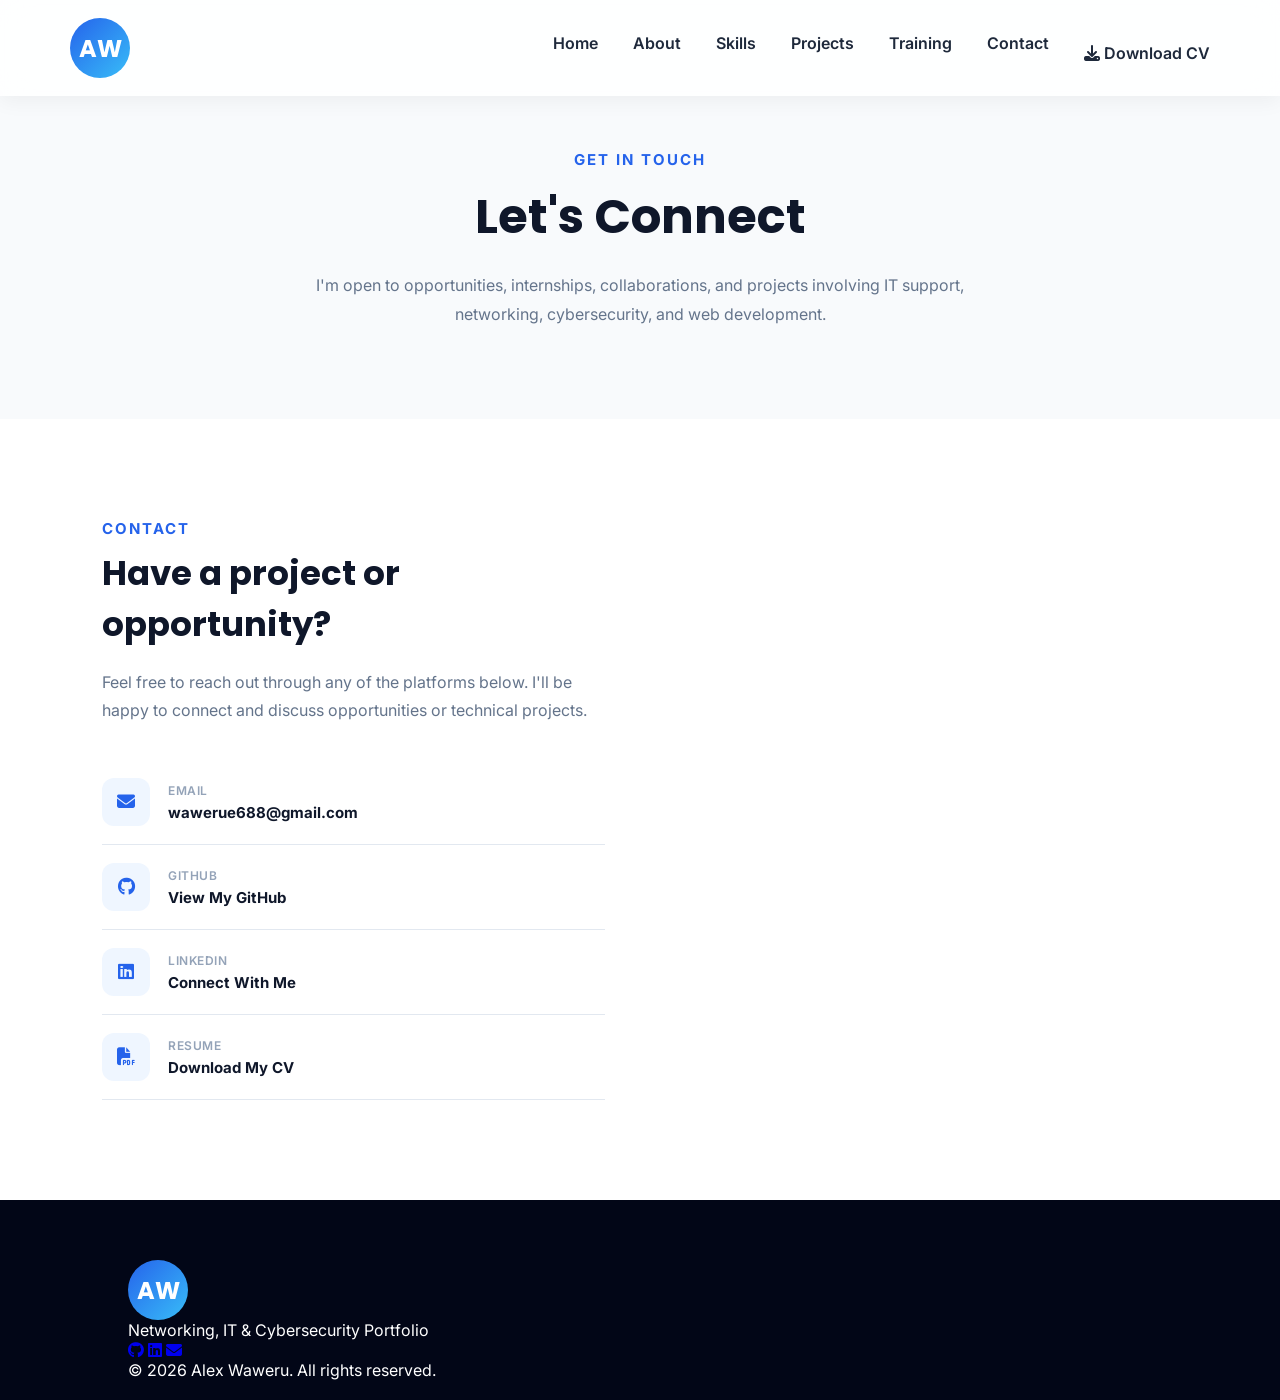
==== commit bbbe15c9: "Update contact.html" ====
--- a/Alex-Portfolio/contact.html
+++ b/Alex-Portfolio/contact.html
@@ -4,7 +4,7 @@
 
 <head>
 
-```
+
 <meta charset="UTF-8">
 
 <meta name="viewport"
@@ -20,7 +20,7 @@
 
 <link rel="stylesheet"
       href="https://cdnjs.cloudflare.com/ajax/libs/font-awesome/6.5.0/css/all.min.css">
-```
+
 
 </head>
 
@@ -30,7 +30,7 @@
 
 <header class="header">
 
-```
+
 <nav class="navbar">
 
     <a href="index.html" class="logo">
@@ -73,7 +73,7 @@
     </button>
 
 </nav>
-```
+
 
 </header>
 
@@ -81,7 +81,7 @@
 
 <section class="contact-hero">
 
-```
+
 <div>
 
     <p class="section-subtitle">
@@ -99,7 +99,7 @@
     </p>
 
 </div>
-```
+
 
 </section>
 
@@ -107,7 +107,7 @@
 
 <section class="contact-section">
 
-```
+
 <div class="contact-grid">
 
 
@@ -241,7 +241,7 @@
     </div>
 
 </div>
-```
+
 
 </section>
 
@@ -249,7 +249,7 @@
 
 <footer class="footer">
 
-```
+
 <div>
 
     <a href="index.html"
@@ -296,7 +296,7 @@
 <p class="copyright">
     © 2026 Alex Waweru. All rights reserved.
 </p>
-```
+
 
 </footer>
 
